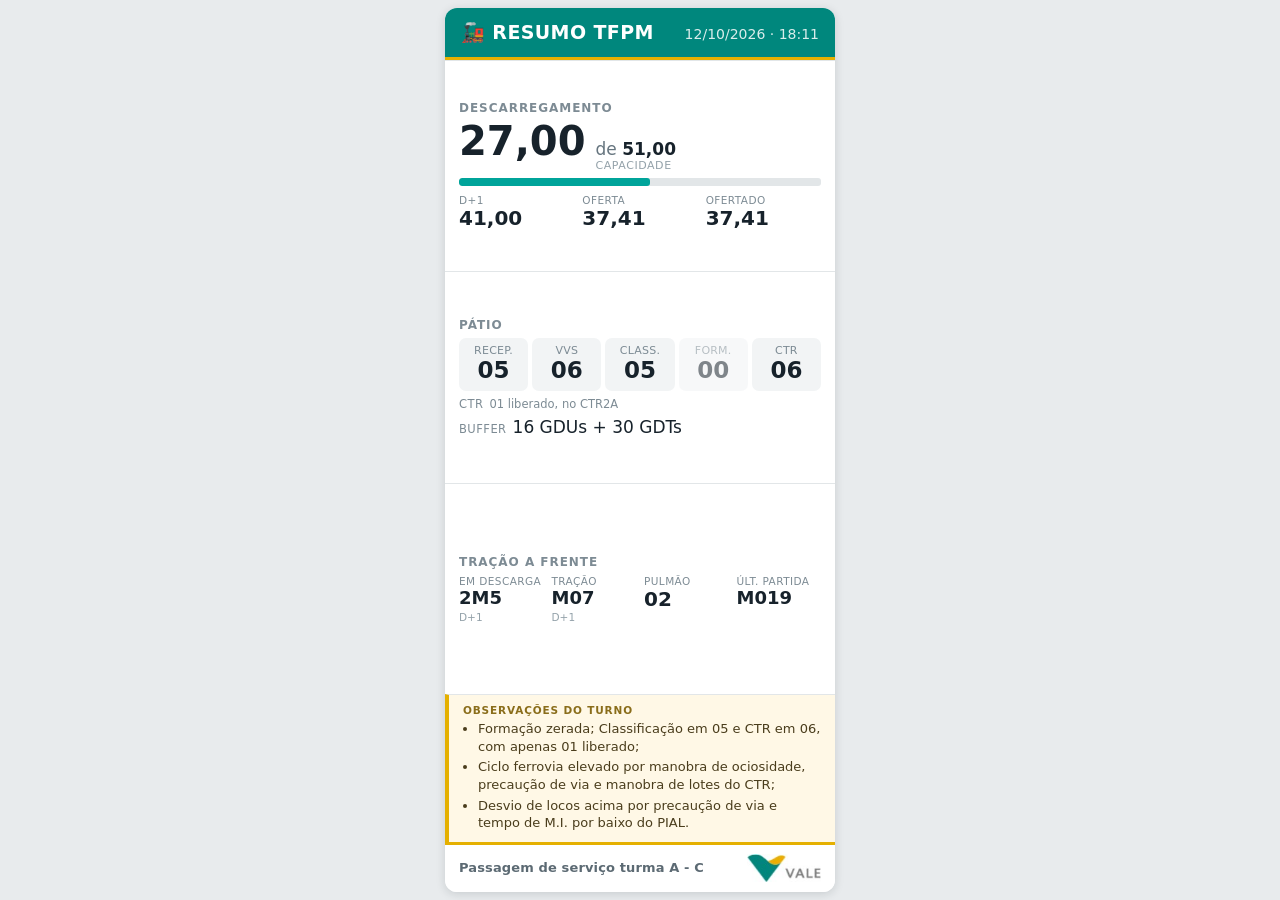
==== cartao-turno.html @ 42d7ba70 "Lança o turno de 12/10 e esconde a linha da Formação quando vazia Primeira vez que a Formação vem ze" ====
<!doctype html>
<html lang="pt-BR">
  <head>
    <meta charset="utf-8" />
    <meta name="viewport" content="width=device-width, initial-scale=1" />
    <title>Resumo TFPM — cartão do turno</title>
    <style>
      /* Cartão do turno: cabe inteiro numa tela de celular, sem rolar.
         Abrir no celular, tirar o print e mandar no grupo.

         Cores tiradas do logo no report: teal #00877D, amarelo #E5B000 e
         o cinza #878787 do lettering. */

      :root {
        --vale-teal: #00877d;
        --vale-teal-claro: #00a49a;
        --vale-amarelo: #e5b000;
        --vale-cinza: #878787;
      }

      * { box-sizing: border-box; margin: 0; padding: 0; }

      /* precisa do !important: as linhas do pátio são flex, e o display do
         autor vence o "display: none" que o atributo hidden aplica */
      [hidden] { display: none !important; }

      body {
        display: flex;
        justify-content: center;
        background: #e8ebed;
        color: #17222b;
        font-family: "Segoe UI", system-ui, -apple-system, Roboto, Arial, sans-serif;
        padding: 8px;
        /* tema fixo: o print sai igual em qualquer celular, claro ou escuro */
        color-scheme: light;
      }

      /* O cartão ocupa a tela toda para o print não sair com sobra vazia.
         dvh acompanha a barra do navegador do celular, que aparece e some. */
      .cartao {
        display: flex;
        flex-direction: column;
        width: 100%;
        max-width: 390px;
        min-height: calc(100vh - 16px);
        min-height: calc(100dvh - 16px);
        background: #fff;
        border-radius: 12px;
        overflow: hidden;
        box-shadow: 0 2px 10px rgba(23, 34, 43, 0.15);
      }

      /* ---- cabeçalho ---- */

      .cabecalho {
        display: flex;
        align-items: baseline;
        justify-content: space-between;
        gap: 8px;
        padding: 13px 16px;
        background: var(--vale-teal);
        border-bottom: 3px solid var(--vale-amarelo);
        color: #fff;
      }

      /* acompanha a largura: em tela pequena encolhe em vez de quebrar linha */
      .cabecalho h1 {
        font-size: clamp(15px, 4.5vw, 19px);
        letter-spacing: 0.02em;
        white-space: nowrap;
      }

      .cabecalho .quando {
        font-size: clamp(11px, 3.3vw, 14px);
        opacity: 0.85;
        white-space: nowrap;
        font-variant-numeric: tabular-nums;
      }

      /* ---- faixas ---- */

      /* as três faixas dividem a altura que sobra, em partes iguais */
      .faixa {
        flex: 1;
        display: flex;
        flex-direction: column;
        justify-content: center;
        padding: 12px 14px;
        border-top: 1px solid #e2e6e8;
      }
      .faixa:first-of-type { border-top: none; }

      .faixa h2 {
        font-size: 12px;
        font-weight: 700;
        letter-spacing: 0.08em;
        text-transform: uppercase;
        color: #7d8b94;
        margin-bottom: 9px;
      }

      /* ---- destaque do realizado ---- */

      .destaque {
        display: flex;
        align-items: baseline;
        gap: 10px;
        margin-bottom: 8px;
      }

      .destaque .valor {
        font-size: 50px;
        font-weight: 700;
        line-height: 1;
        font-variant-numeric: tabular-nums;
        color: #17222b;
      }

      .destaque .de {
        display: flex;
        flex-direction: column;
        font-size: 17px;
        color: #66757f;
        font-variant-numeric: tabular-nums;
        white-space: nowrap;
      }

      .destaque .de b { color: #17222b; font-weight: 600; }

      .destaque .de small {
        font-size: 11px;
        letter-spacing: 0.05em;
        text-transform: uppercase;
        color: #94a2aa;
      }

      /* barra de aderência à capacidade */
      .barra {
        height: 8px;
        background: #e2e6e8;
        border-radius: 3px;
        overflow: hidden;
        margin-bottom: 8px;
      }
      .barra i { display: block; height: 100%; background: var(--vale-teal-claro); border-radius: 3px; }

      /* ---- grades de valores ---- */

      .grade {
        display: grid;
        grid-template-columns: repeat(4, 1fr);
        gap: 10px 8px;
      }

      .grade.tres { grid-template-columns: repeat(3, 1fr); }

      .item .r {
        display: block;
        font-size: 10.5px;
        letter-spacing: 0.04em;
        text-transform: uppercase;
        color: #7d8b94;
        white-space: nowrap;
      }

      .item .v {
        display: block;
        font-size: 23px;
        font-weight: 700;
        line-height: 1.25;
        font-variant-numeric: tabular-nums;
      }

      .item .v.texto { font-size: 20px; }

      /* qualificador do valor — o "D+1" do loco em descarga e da tração */
      .item small {
        display: block;
        margin-top: 1px;
        font-size: 10.5px;
        line-height: 1.2;
        color: #94a2aa;
      }

      /* ---- pátio ---- */

      .patio {
        display: grid;
        grid-template-columns: repeat(5, 1fr);
        gap: 4px;
        text-align: center;
      }

      .patio .cel {
        padding: 9px 2px;
        background: #f2f4f5;
        border-radius: 7px;
      }

      .patio .cel.zero { opacity: 0.55; }

      .patio .r {
        display: block;
        font-size: 11px;
        letter-spacing: 0.02em;
        text-transform: uppercase;
        color: #7d8b94;
      }

      .patio .v {
        display: block;
        font-size: 27px;
        font-weight: 700;
        line-height: 1.2;
        font-variant-numeric: tabular-nums;
      }

      .linha {
        display: flex;
        flex-wrap: wrap;
        align-items: baseline;
        gap: 6px;
        margin-top: 10px;
        font-size: 17px;
      }

      .linha small {
        font-size: 12.5px;
        color: #7d8b94;
      }

      .linha .r {
        font-size: 11.5px;
        letter-spacing: 0.04em;
        text-transform: uppercase;
        color: #7d8b94;
      }

      .pilulas { display: flex; flex-wrap: wrap; gap: 4px; }

      .pilulas b {
        padding: 3px 9px;
        background: #f2f4f5;
        border-radius: 999px;
        font-size: 16px;
        font-weight: 700;
        font-variant-numeric: tabular-nums;
      }

      .buffer b { font-weight: 700; font-variant-numeric: tabular-nums; }

      /* Com observação o cartão fica apertado: a faixa toma altura fixa e o
         resto tem que caber no que sobra. Estes ajustes recuperam o espaço
         sem mudar o cartão do turno tranquilo, que é o caso comum. */
      .tem-obs .faixa { padding-top: 8px; padding-bottom: 8px; }
      .tem-obs .faixa h2 { margin-bottom: 6px; }
      .tem-obs .destaque .valor { font-size: 40px; }
      .tem-obs .destaque { margin-bottom: 6px; }
      .tem-obs .patio .v { font-size: 23px; }
      .tem-obs .patio .cel { padding: 6px 2px; }
      .tem-obs .item .v { font-size: 20px; }
      .tem-obs .item .v.texto { font-size: 18px; }
      .tem-obs .grade { gap: 7px 8px; }
      .tem-obs .linha { margin-top: 6px; }
      /* a nota do buffer quebra em duas linhas quando vem por localização */
      .tem-obs .linha small { font-size: 11.5px; line-height: 1.25; }

      /* Segunda régua de compressão. O conteúdo do turno varia — mais
         observações, notas de buffer e formação quebrando em duas linhas — e
         a primeira régua nem sempre dá conta. Aplicada por medição, só quando
         precisa, para o turno comum não pagar por um caso raro. */
      .aperta-mais .faixa { padding-top: 6px; padding-bottom: 6px; }
      .aperta-mais .faixa h2 { margin-bottom: 4px; font-size: 11px; }
      .aperta-mais .destaque .valor { font-size: 34px; }
      .aperta-mais .destaque .de { font-size: 15px; }
      .aperta-mais .patio .v { font-size: 21px; }
      .aperta-mais .patio .cel { padding: 5px 2px; }
      .aperta-mais .item .v { font-size: 18px; }
      .aperta-mais .item .v.texto { font-size: 16px; }
      .aperta-mais .item small { font-size: 10px; }
      .aperta-mais .linha { margin-top: 5px; font-size: 15px; }
      .aperta-mais .linha small { font-size: 11px; }
      .aperta-mais .pilulas b { font-size: 14px; padding: 2px 7px; }
      .aperta-mais .obs { padding: 7px 14px 8px; }
      .aperta-mais .obs ul { font-size: 12px; }

      /* Só aparece quando o turno teve complicação. Fica fora do fluxo das
         faixas (sem flex: 1) para tomar a altura que precisa e comprimir o
         resto, que é o que tem folga. */
      .obs {
        flex: none;
        padding: 9px 14px 10px;
        border-top: 1px solid #e2e6e8;
        border-left: 4px solid var(--vale-amarelo);
        background: #fff8e6;
      }

      .obs h3 {
        font-size: 10.5px;
        font-weight: 700;
        letter-spacing: 0.08em;
        text-transform: uppercase;
        color: #8a6d1a;
        margin-bottom: 4px;
      }

      .obs ul {
        margin: 0;
        padding-left: 15px;
        font-size: 13px;
        line-height: 1.35;
        color: #4a3d1c;
      }

      .obs li + li { margin-top: 3px; }

      /* identifica a passagem, então pesa mais que uma assinatura de rodapé */
      .rodape {
        display: flex;
        align-items: center;
        justify-content: space-between;
        gap: 10px;
        padding: 9px 14px 10px;
        border-top: 3px solid var(--vale-amarelo);
        background: #fff;
        font-size: 13px;
        font-weight: 600;
        letter-spacing: 0.01em;
        color: #5c6a73;
      }

      /* o fundo branco do rodapé é o mesmo do PNG, então o logo assenta
         sem moldura aparente */
      .rodape img {
        width: 74px;
        height: auto;
        flex: none;
      }
    </style>
  </head>
  <body>
    <div class="cartao">
      <div class="cabecalho">
        <h1>🚂 RESUMO TFPM</h1>
        <span class="quando" id="quando"></span>
      </div>

      <div class="faixa">
        <h2>Descarregamento</h2>
        <div class="destaque">
          <span class="valor" id="realizado"></span>
          <span class="de"
            ><span>de <b id="capacidade"></b></span><small>capacidade</small></span
          >
        </div>
        <div class="barra"><i id="barra"></i></div>
        <div class="grade tres">
          <span class="item"><span class="r">D+1</span><span class="v" id="d1"></span></span>
          <span class="item"><span class="r">Oferta</span><span class="v" id="oferta"></span></span>
          <span class="item"><span class="r">Ofertado</span><span class="v" id="ofertado"></span></span>
        </div>
      </div>

      <div class="faixa">
        <h2>Pátio</h2>
        <div class="patio" id="patio"></div>
        <div class="linha" id="linha-vvs" hidden>
          <span class="r">VVs</span>
          <small id="vvs-nota"></small>
        </div>
        <div class="linha" id="linha-ctr" hidden>
          <span class="r">CTR</span>
          <small id="ctr-nota"></small>
        </div>
        <div class="linha" id="linha-recepcao" hidden>
          <span class="r">Recepção</span>
          <small id="recepcao-nota"></small>
        </div>
        <div class="linha" id="linha-formacao">
          <span class="r">Formação</span>
          <span class="pilulas" id="formacao"></span>
          <small id="formacao-nota"></small>
        </div>
        <div class="linha buffer">
          <span class="r">Buffer</span>
          <span id="buffer"></span>
          <small id="buffer-nota"></small>
        </div>
      </div>

      <div class="faixa">
        <h2 id="titulo-tracao">Tração</h2>
        <div class="grade">
          <span class="item"
            ><span class="r">Em descarga</span><span class="v texto" id="emDescarga"></span
            ><small id="emDescarga-nota"></small
          ></span>
          <span class="item"
            ><span class="r">Tração</span><span class="v texto" id="liberado"></span
            ><small id="liberado-nota"></small
          ></span>
          <span class="item"><span class="r">Pulmão</span><span class="v" id="pulmao"></span></span>
          <span class="item"
            ><span class="r">Últ. partida</span><span class="v texto" id="ultima"></span
          ></span>
        </div>
      </div>

      <div class="obs" id="obs" hidden>
        <h3>Observações do turno</h3>
        <ul id="obs-lista"></ul>
      </div>

      <div class="rodape">
        <span id="rodape"></span>
        <img src="[data-uri]" alt="Vale" />
      </div>
    </div>

    <script>
      /* =======================================================
         DADOS DO TURNO — é só editar daqui até o "fim dos dados"
         ======================================================= */

      var TURNO = {
        data: "12/10/2026",
        hora: "18:11",

        // descarregamento
        d1: 41.0,
        oferta: 37.41,
        ofertado: 37.41,
        capacidade: 51.0,
        realizado: 27.0,

        // pátio
        recepcao: 5,
        vvs: 6,
        classificacao: 5,
        ctr: 6,
        ctrNota: "01 liberado, no CTR2A",
        // lotes em formação e o(s) trem(ns) para onde vão
        formacaoLotes: 0,
        formacao: [],
        gdu: 16,
        gdt: 30,

        // tração
        sentido: "A Frente",
        emDescarga: "2M5",
        emDescargaObs: "D+1",
        liberado: "M07",
        liberadoObs: "D+1",
        pulmao: 2,
        ultimaPartida: "M019",

        // complicações do turno; deixe [] quando não houver nada a registrar
        observacoes: [
          "Formação zerada; Classificação em 05 e CTR em 06, com apenas 01 liberado;",
          "Ciclo ferrovia elevado por manobra de ociosidade, precaução de via e manobra de lotes do CTR;",
          "Desvio de locos acima por precaução de via e tempo de M.I. por baixo do PIAL.",
        ],

        // rodapé: trocar as turmas a cada passagem
        passagem: "Passagem de serviço turma A - C",
      };

      /* ================== fim dos dados ================== */

      function n(v, casas) {
        return Number(v).toLocaleString("pt-BR", {
          minimumFractionDigits: casas === undefined ? 2 : casas,
          maximumFractionDigits: casas === undefined ? 2 : casas,
        });
      }

      function dois(v) {
        return String(v).padStart(2, "0");
      }

      function texto(id, valor) {
        document.getElementById(id).textContent = valor;
      }

      texto("quando", TURNO.data + " · " + TURNO.hora);

      texto("realizado", n(TURNO.realizado));
      texto("capacidade", n(TURNO.capacidade));
      texto("d1", n(TURNO.d1));
      texto("oferta", n(TURNO.oferta));
      texto("ofertado", n(TURNO.ofertado));

      var aderencia = Math.max(0, Math.min(1, TURNO.realizado / TURNO.capacidade));
      document.getElementById("barra").style.width = (aderencia * 100).toFixed(1) + "%";

      var patio = document.getElementById("patio");
      [
        ["Recep.", TURNO.recepcao],
        ["VVs", TURNO.vvs],
        ["Class.", TURNO.classificacao],
        ["Form.", TURNO.formacaoLotes != null ? TURNO.formacaoLotes : TURNO.formacao.length],
        ["CTR", TURNO.ctr],
      ].forEach(function (par) {
        var cel = document.createElement("span");
        cel.className = "cel" + (par[1] === 0 ? " zero" : "");
        cel.innerHTML =
          '<span class="r"></span><span class="v"></span>';
        cel.querySelector(".r").textContent = par[0];
        cel.querySelector(".v").textContent = dois(par[1]);
        patio.appendChild(cel);
      });

      var formacao = document.getElementById("formacao");
      TURNO.formacao.forEach(function (t) {
        var b = document.createElement("b");
        b.textContent = t;
        formacao.appendChild(b);
      });

      if (TURNO.vvsNota) {
        texto("vvs-nota", TURNO.vvsNota);
        document.getElementById("linha-vvs").hidden = false;
      }

      if (TURNO.ctrNota) {
        texto("ctr-nota", TURNO.ctrNota);
        document.getElementById("linha-ctr").hidden = false;
      }

      if (TURNO.recepcaoNota) {
        texto("recepcao-nota", TURNO.recepcaoNota);
        document.getElementById("linha-recepcao").hidden = false;
      }

      if (TURNO.formacaoNota) texto("formacao-nota", TURNO.formacaoNota);
      /* Formação zerada não tem prefixo nenhum; sem isso sobraria o rótulo
       * sozinho, como já aconteceu com a Recepção. */
      if (!TURNO.formacao.length && !TURNO.formacaoNota) {
        document.getElementById("linha-formacao").hidden = true;
      }

      texto("buffer", TURNO.gdu + " GDUs + " + TURNO.gdt + " GDTs");
      if (TURNO.bufferNota) texto("buffer-nota", TURNO.bufferNota);

      texto("titulo-tracao", "Tração " + TURNO.sentido);
      texto("emDescarga", TURNO.emDescarga);
      if (TURNO.emDescargaObs) texto("emDescarga-nota", TURNO.emDescargaObs);
      if (TURNO.liberadoObs) texto("liberado-nota", TURNO.liberadoObs);
      texto("liberado", TURNO.liberado);
      texto("pulmao", dois(TURNO.pulmao));
      texto("ultima", TURNO.ultimaPartida);

      var obs = TURNO.observacoes || [];
      if (obs.length) {
        var lista = document.getElementById("obs-lista");
        obs.forEach(function (o) {
          var li = document.createElement("li");
          li.textContent = o;
          lista.appendChild(li);
        });
        document.getElementById("obs").hidden = false;
        document.querySelector(".cartao").classList.add("tem-obs");
      }

      texto("rodape", TURNO.passagem);

      /* O print só serve se mostrar tudo. Se o conteúdo deste turno ainda
       * estourar a tela depois da primeira compressão, aperta mais um pouco
       * em vez de sair cortado. */
      var raiz = document.documentElement;
      if (raiz.scrollHeight > raiz.clientHeight) {
        document.querySelector(".cartao").classList.add("aperta-mais");
      }
    </script>
  </body>
</html>
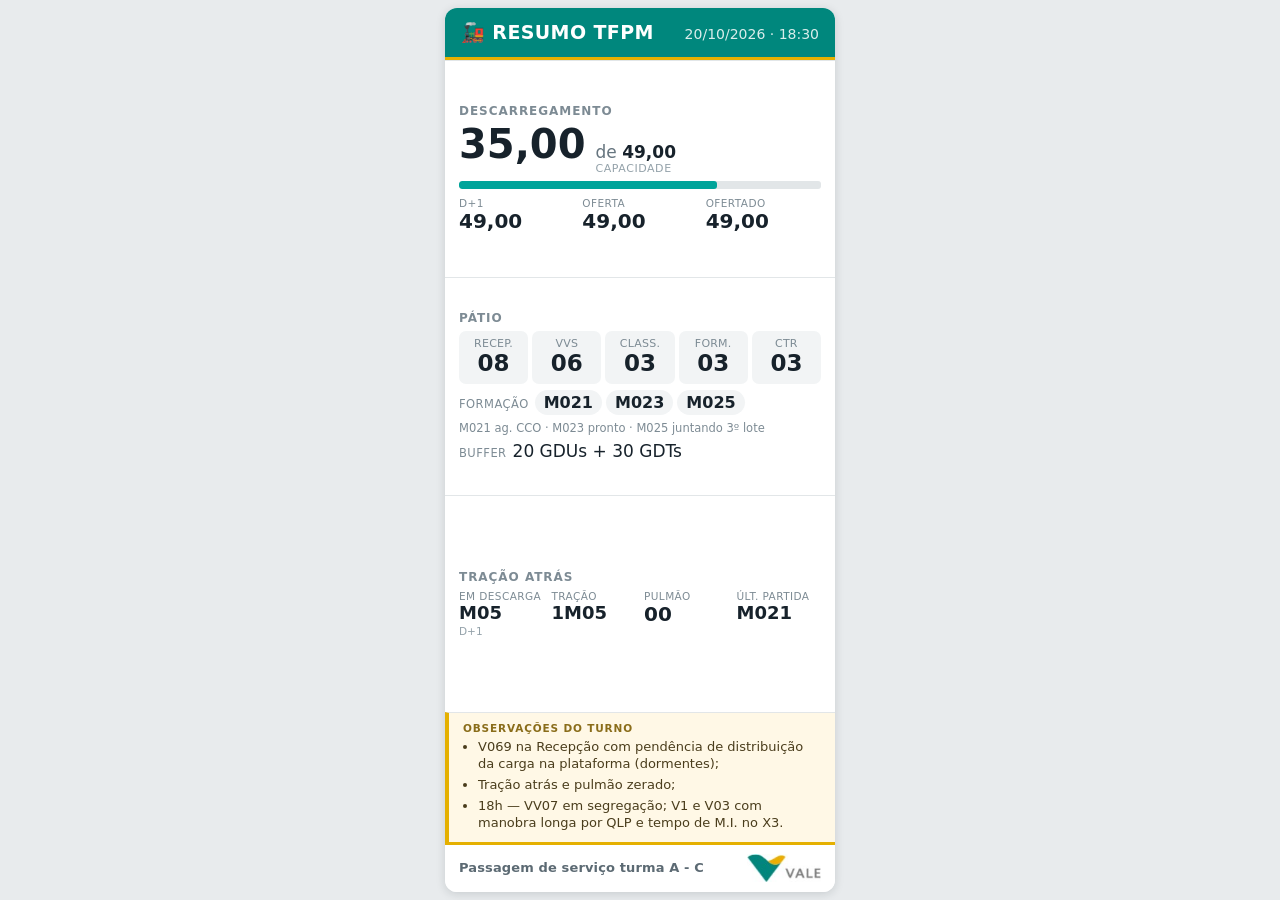
==== commit f0fdd59c: "Lança o turno de 20/10 A Formação veio com o estado de cada trem, não um estado só: M021 aguardando " ====
--- a/cartao-turno.html
+++ b/cartao-turno.html
@@ -423,42 +423,41 @@
          ======================================================= */
 
       var TURNO = {
-        data: "12/10/2026",
-        hora: "18:11",
+        data: "20/10/2026",
+        hora: "18:30",
 
         // descarregamento
-        d1: 41.0,
-        oferta: 37.41,
-        ofertado: 37.41,
-        capacidade: 51.0,
-        realizado: 27.0,
+        d1: 49.0,
+        oferta: 49.0,
+        ofertado: 49.0,
+        capacidade: 49.0,
+        realizado: 35.0,
 
         // pátio
-        recepcao: 5,
+        recepcao: 8,
         vvs: 6,
-        classificacao: 5,
-        ctr: 6,
-        ctrNota: "01 liberado, no CTR2A",
+        classificacao: 3,
+        ctr: 3,
         // lotes em formação e o(s) trem(ns) para onde vão
-        formacaoLotes: 0,
-        formacao: [],
-        gdu: 16,
+        formacaoLotes: 3,
+        formacao: ["M021", "M023", "M025"],
+        formacaoNota: "M021 ag. CCO · M023 pronto · M025 juntando 3º lote",
+        gdu: 20,
         gdt: 30,
 
         // tração
-        sentido: "A Frente",
-        emDescarga: "2M5",
+        sentido: "Atrás",
+        emDescarga: "M05",
         emDescargaObs: "D+1",
-        liberado: "M07",
-        liberadoObs: "D+1",
-        pulmao: 2,
-        ultimaPartida: "M019",
+        liberado: "1M05",
+        pulmao: 0,
+        ultimaPartida: "M021",
 
         // complicações do turno; deixe [] quando não houver nada a registrar
         observacoes: [
-          "Formação zerada; Classificação em 05 e CTR em 06, com apenas 01 liberado;",
-          "Ciclo ferrovia elevado por manobra de ociosidade, precaução de via e manobra de lotes do CTR;",
-          "Desvio de locos acima por precaução de via e tempo de M.I. por baixo do PIAL.",
+          "V069 na Recepção com pendência de distribuição da carga na plataforma (dormentes);",
+          "Tração atrás e pulmão zerado;",
+          "18h — VV07 em segregação; V1 e V03 com manobra longa por QLP e tempo de M.I. no X3.",
         ],
 
         // rodapé: trocar as turmas a cada passagem
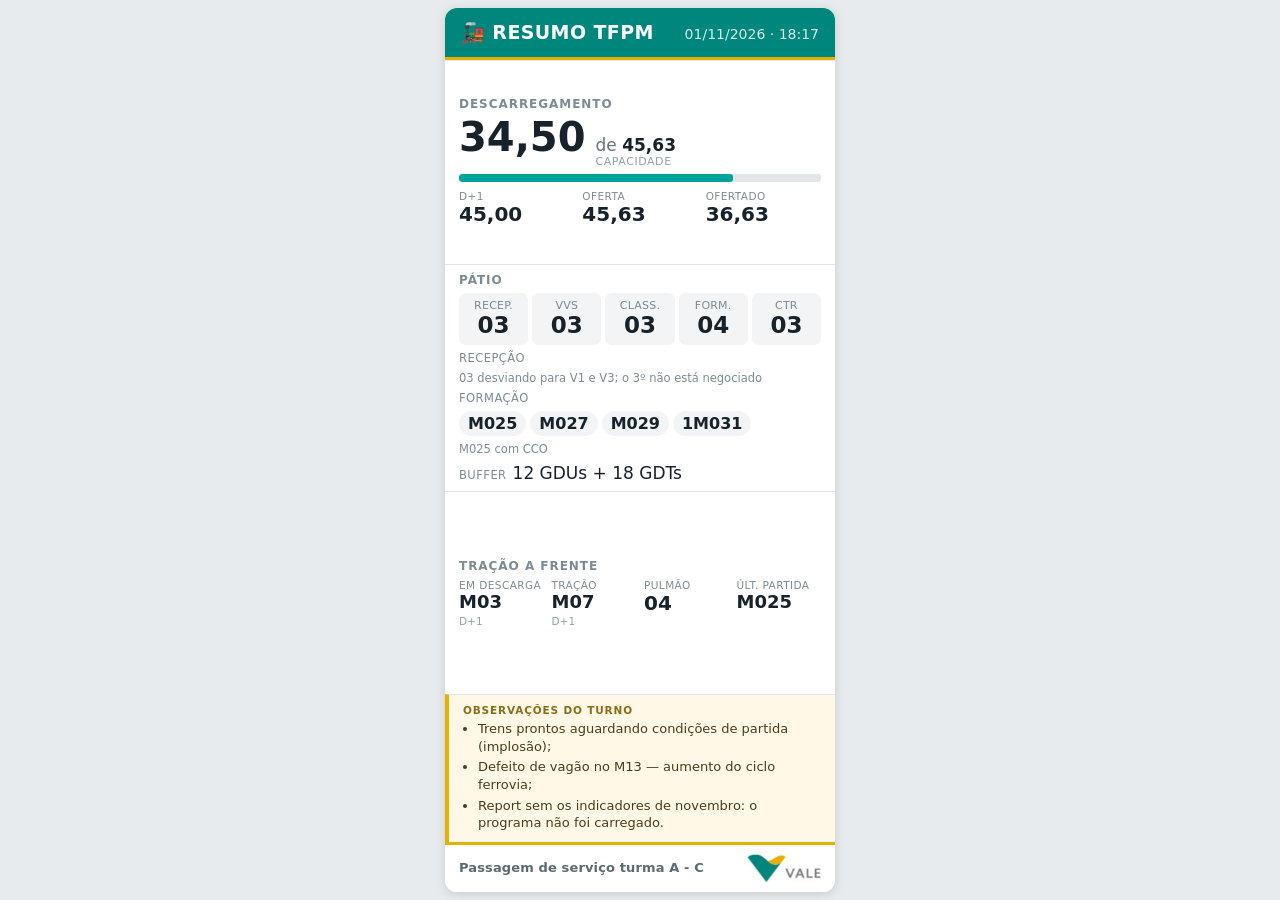
==== commit 33fac247: "Lança os turnos de 28/10 e 01/11 O cartão fica com o 01/11, que é a passagem de hoje; o texto do 28/" ====
--- a/cartao-turno.html
+++ b/cartao-turno.html
@@ -423,41 +423,43 @@
          ======================================================= */
 
       var TURNO = {
-        data: "20/10/2026",
-        hora: "18:30",
+        data: "01/11/2026",
+        hora: "18:17",
 
         // descarregamento
-        d1: 49.0,
-        oferta: 49.0,
-        ofertado: 49.0,
-        capacidade: 49.0,
-        realizado: 35.0,
+        d1: 45.0,
+        oferta: 45.63,
+        ofertado: 36.63,
+        capacidade: 45.63,
+        realizado: 34.5,
 
         // pátio
-        recepcao: 8,
-        vvs: 6,
+        recepcao: 3,
+        recepcaoNota: "03 desviando para V1 e V3; o 3º não está negociado",
+        vvs: 3,
         classificacao: 3,
         ctr: 3,
         // lotes em formação e o(s) trem(ns) para onde vão
-        formacaoLotes: 3,
-        formacao: ["M021", "M023", "M025"],
-        formacaoNota: "M021 ag. CCO · M023 pronto · M025 juntando 3º lote",
-        gdu: 20,
-        gdt: 30,
+        formacaoLotes: 4,
+        formacao: ["M025", "M027", "M029", "1M031"],
+        formacaoNota: "M025 com CCO",
+        gdu: 12,
+        gdt: 18,
 
         // tração
-        sentido: "Atrás",
-        emDescarga: "M05",
+        sentido: "A Frente",
+        emDescarga: "M03",
         emDescargaObs: "D+1",
-        liberado: "1M05",
-        pulmao: 0,
-        ultimaPartida: "M021",
+        liberado: "M07",
+        liberadoObs: "D+1",
+        pulmao: 4,
+        ultimaPartida: "M025",
 
         // complicações do turno; deixe [] quando não houver nada a registrar
         observacoes: [
-          "V069 na Recepção com pendência de distribuição da carga na plataforma (dormentes);",
-          "Tração atrás e pulmão zerado;",
-          "18h — VV07 em segregação; V1 e V03 com manobra longa por QLP e tempo de M.I. no X3.",
+          "Trens prontos aguardando condições de partida (implosão);",
+          "Defeito de vagão no M13 — aumento do ciclo ferrovia;",
+          "Report sem os indicadores de novembro: o programa não foi carregado.",
         ],
 
         // rodapé: trocar as turmas a cada passagem
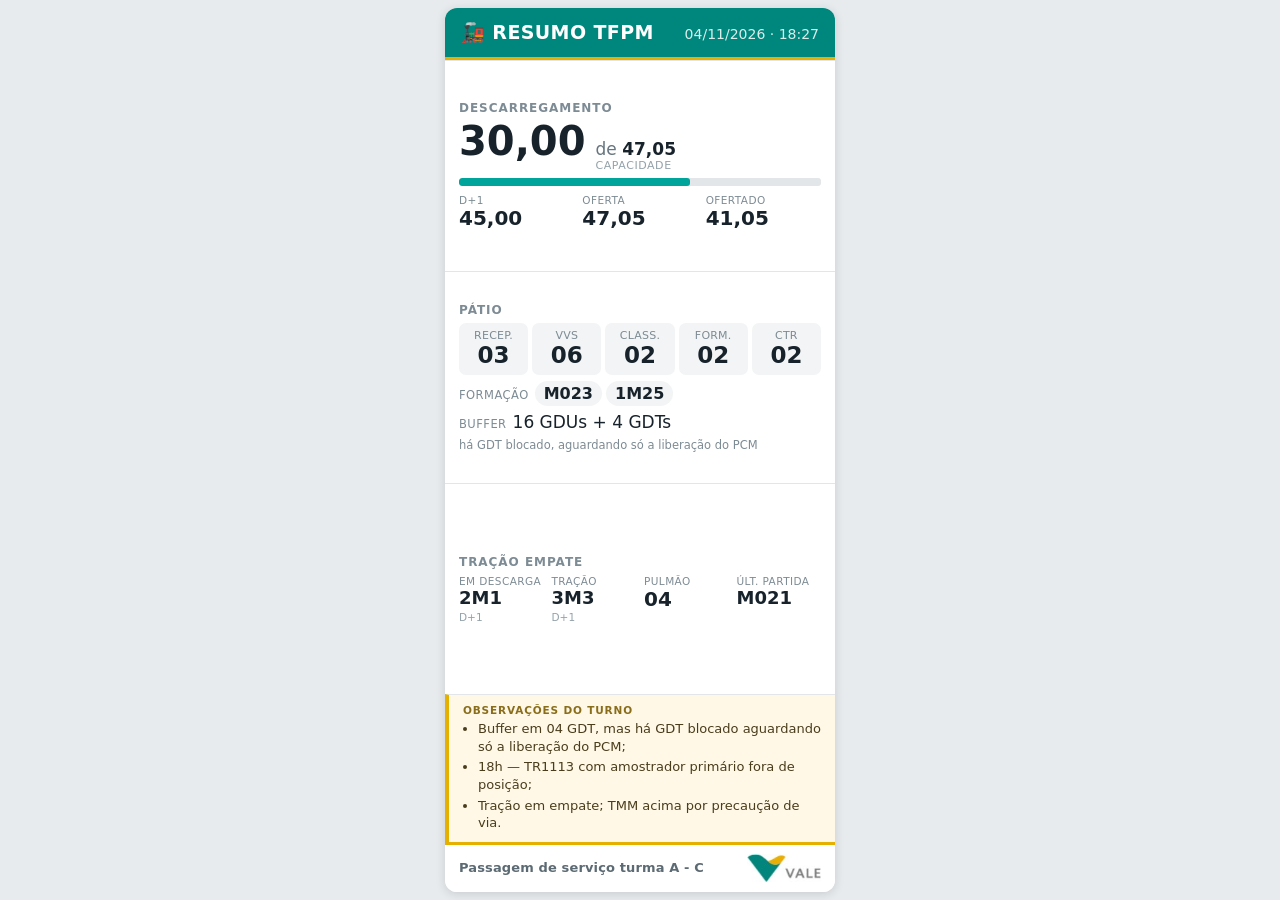
==== commit a2f61940: "Lança o turno de 04/11 O programa de novembro entrou: ciclo 10,64, ferrovia 6,25 e porto 4,39 — meta" ====
--- a/cartao-turno.html
+++ b/cartao-turno.html
@@ -423,43 +423,42 @@
          ======================================================= */
 
       var TURNO = {
-        data: "01/11/2026",
-        hora: "18:17",
+        data: "04/11/2026",
+        hora: "18:27",
 
         // descarregamento
         d1: 45.0,
-        oferta: 45.63,
-        ofertado: 36.63,
-        capacidade: 45.63,
-        realizado: 34.5,
+        oferta: 47.05,
+        ofertado: 41.05,
+        capacidade: 47.05,
+        realizado: 30.0,
 
         // pátio
         recepcao: 3,
-        recepcaoNota: "03 desviando para V1 e V3; o 3º não está negociado",
-        vvs: 3,
-        classificacao: 3,
-        ctr: 3,
+        vvs: 6,
+        classificacao: 2,
+        ctr: 2,
         // lotes em formação e o(s) trem(ns) para onde vão
-        formacaoLotes: 4,
-        formacao: ["M025", "M027", "M029", "1M031"],
-        formacaoNota: "M025 com CCO",
-        gdu: 12,
-        gdt: 18,
+        formacaoLotes: 2,
+        formacao: ["M023", "1M25"],
+        gdu: 16,
+        gdt: 4,
+        bufferNota: "há GDT blocado, aguardando só a liberação do PCM",
 
         // tração
-        sentido: "A Frente",
-        emDescarga: "M03",
+        sentido: "Empate",
+        emDescarga: "2M1",
         emDescargaObs: "D+1",
-        liberado: "M07",
+        liberado: "3M3",
         liberadoObs: "D+1",
         pulmao: 4,
-        ultimaPartida: "M025",
+        ultimaPartida: "M021",
 
         // complicações do turno; deixe [] quando não houver nada a registrar
         observacoes: [
-          "Trens prontos aguardando condições de partida (implosão);",
-          "Defeito de vagão no M13 — aumento do ciclo ferrovia;",
-          "Report sem os indicadores de novembro: o programa não foi carregado.",
+          "Buffer em 04 GDT, mas há GDT blocado aguardando só a liberação do PCM;",
+          "18h — TR1113 com amostrador primário fora de posição;",
+          "Tração em empate; TMM acima por precaução de via.",
         ],
 
         // rodapé: trocar as turmas a cada passagem
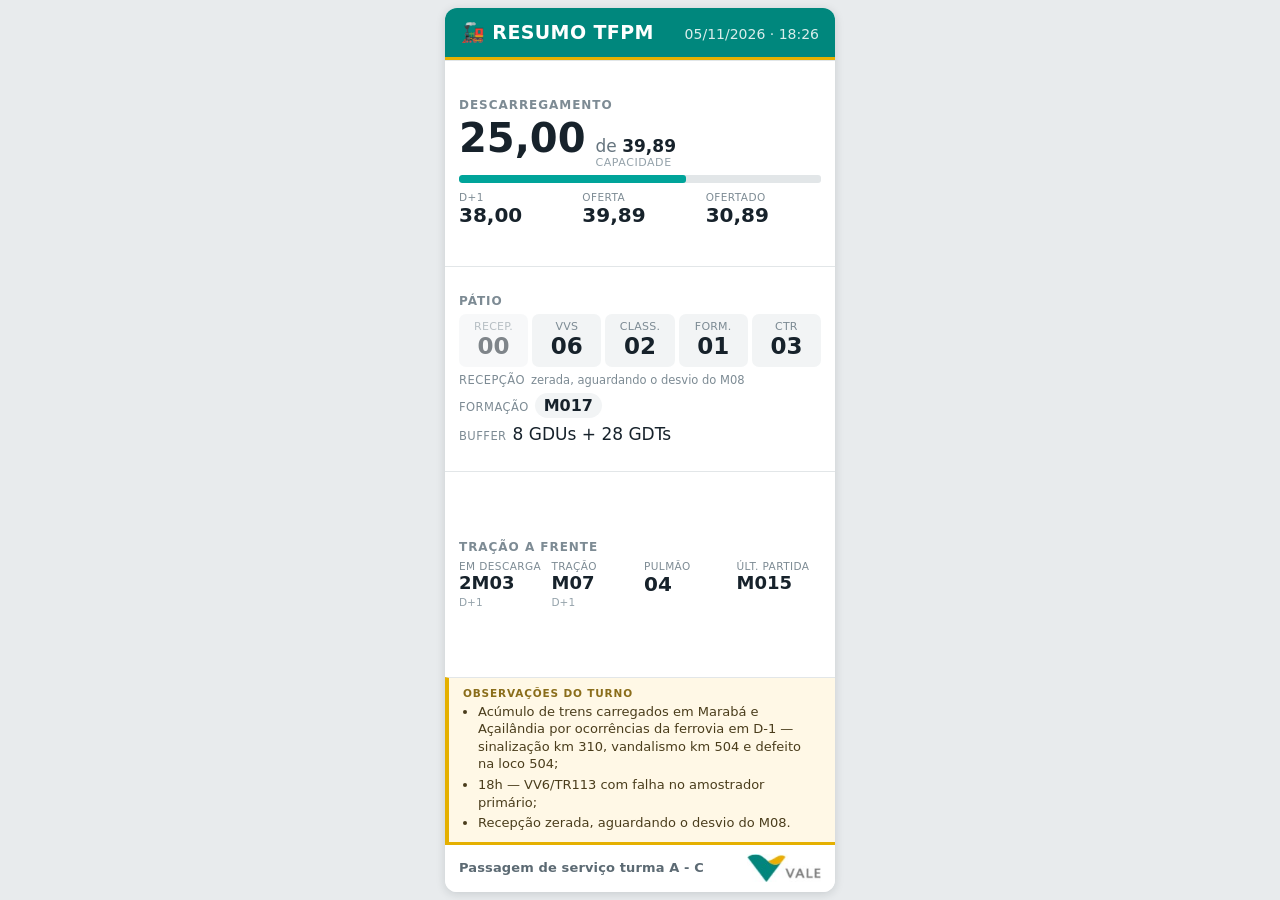
==== commit c15f231a: "Lança o turno de 05/11 Turno de 05/11 18:26: ciclo em 9,54, segundo melhor da série, mas a descarga " ====
--- a/cartao-turno.html
+++ b/cartao-turno.html
@@ -423,42 +423,42 @@
          ======================================================= */
 
       var TURNO = {
-        data: "04/11/2026",
-        hora: "18:27",
+        data: "05/11/2026",
+        hora: "18:26",
 
         // descarregamento
-        d1: 45.0,
-        oferta: 47.05,
-        ofertado: 41.05,
-        capacidade: 47.05,
-        realizado: 30.0,
+        d1: 38.0,
+        oferta: 39.89,
+        ofertado: 30.89,
+        capacidade: 39.89,
+        realizado: 25.0,
 
         // pátio
-        recepcao: 3,
+        recepcao: 0,
+        recepcaoNota: "zerada, aguardando o desvio do M08",
         vvs: 6,
         classificacao: 2,
-        ctr: 2,
+        ctr: 3,
         // lotes em formação e o(s) trem(ns) para onde vão
-        formacaoLotes: 2,
-        formacao: ["M023", "1M25"],
-        gdu: 16,
-        gdt: 4,
-        bufferNota: "há GDT blocado, aguardando só a liberação do PCM",
+        formacaoLotes: 1,
+        formacao: ["M017"],
+        gdu: 8,
+        gdt: 28,
 
         // tração
-        sentido: "Empate",
-        emDescarga: "2M1",
+        sentido: "A Frente",
+        emDescarga: "2M03",
         emDescargaObs: "D+1",
-        liberado: "3M3",
+        liberado: "M07",
         liberadoObs: "D+1",
         pulmao: 4,
-        ultimaPartida: "M021",
+        ultimaPartida: "M015",
 
         // complicações do turno; deixe [] quando não houver nada a registrar
         observacoes: [
-          "Buffer em 04 GDT, mas há GDT blocado aguardando só a liberação do PCM;",
-          "18h — TR1113 com amostrador primário fora de posição;",
-          "Tração em empate; TMM acima por precaução de via.",
+          "Acúmulo de trens carregados em Marabá e Açailândia por ocorrências da ferrovia em D-1 — sinalização km 310, vandalismo km 504 e defeito na loco 504;",
+          "18h — VV6/TR113 com falha no amostrador primário;",
+          "Recepção zerada, aguardando o desvio do M08.",
         ],
 
         // rodapé: trocar as turmas a cada passagem
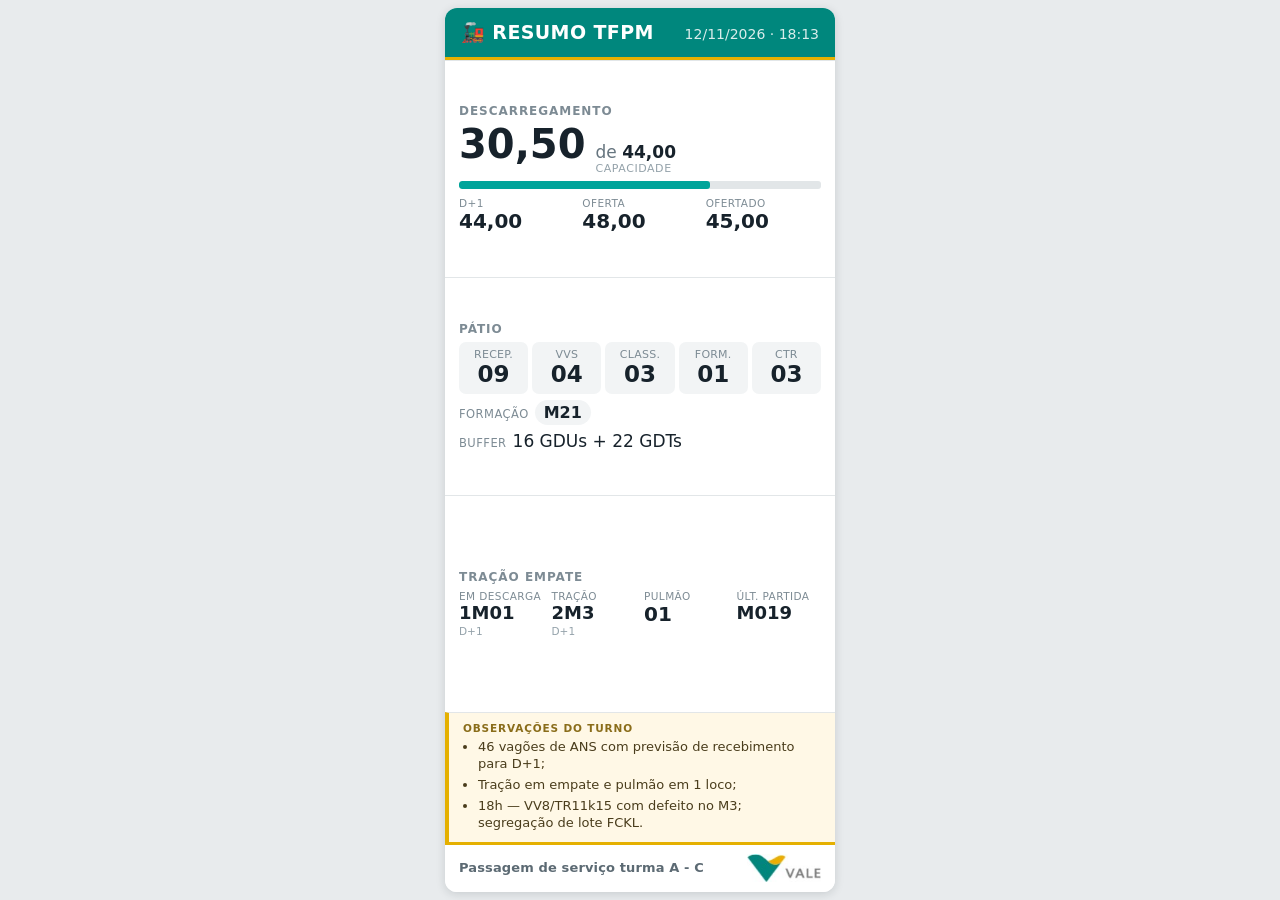
==== commit 451fa3b8: "Lança os turnos de 09/11 e 12/11 O cartão fica com o 12/11; o texto do 09/11 ficou em resumo-tfpm-09" ====
--- a/cartao-turno.html
+++ b/cartao-turno.html
@@ -423,42 +423,41 @@
          ======================================================= */
 
       var TURNO = {
-        data: "05/11/2026",
-        hora: "18:26",
+        data: "12/11/2026",
+        hora: "18:13",
 
         // descarregamento
-        d1: 38.0,
-        oferta: 39.89,
-        ofertado: 30.89,
-        capacidade: 39.89,
-        realizado: 25.0,
+        d1: 44.0,
+        oferta: 48.0,
+        ofertado: 45.0,
+        capacidade: 44.0,
+        realizado: 30.5,
 
         // pátio
-        recepcao: 0,
-        recepcaoNota: "zerada, aguardando o desvio do M08",
-        vvs: 6,
-        classificacao: 2,
+        recepcao: 9,
+        vvs: 4,
+        classificacao: 3,
         ctr: 3,
         // lotes em formação e o(s) trem(ns) para onde vão
         formacaoLotes: 1,
-        formacao: ["M017"],
-        gdu: 8,
-        gdt: 28,
+        formacao: ["M21"],
+        gdu: 16,
+        gdt: 22,
 
         // tração
-        sentido: "A Frente",
-        emDescarga: "2M03",
+        sentido: "Empate",
+        emDescarga: "1M01",
         emDescargaObs: "D+1",
-        liberado: "M07",
+        liberado: "2M3",
         liberadoObs: "D+1",
-        pulmao: 4,
-        ultimaPartida: "M015",
+        pulmao: 1,
+        ultimaPartida: "M019",
 
         // complicações do turno; deixe [] quando não houver nada a registrar
         observacoes: [
-          "Acúmulo de trens carregados em Marabá e Açailândia por ocorrências da ferrovia em D-1 — sinalização km 310, vandalismo km 504 e defeito na loco 504;",
-          "18h — VV6/TR113 com falha no amostrador primário;",
-          "Recepção zerada, aguardando o desvio do M08.",
+          "46 vagões de ANS com previsão de recebimento para D+1;",
+          "Tração em empate e pulmão em 1 loco;",
+          "18h — VV8/TR11k15 com defeito no M3; segregação de lote FCKL.",
         ],
 
         // rodapé: trocar as turmas a cada passagem
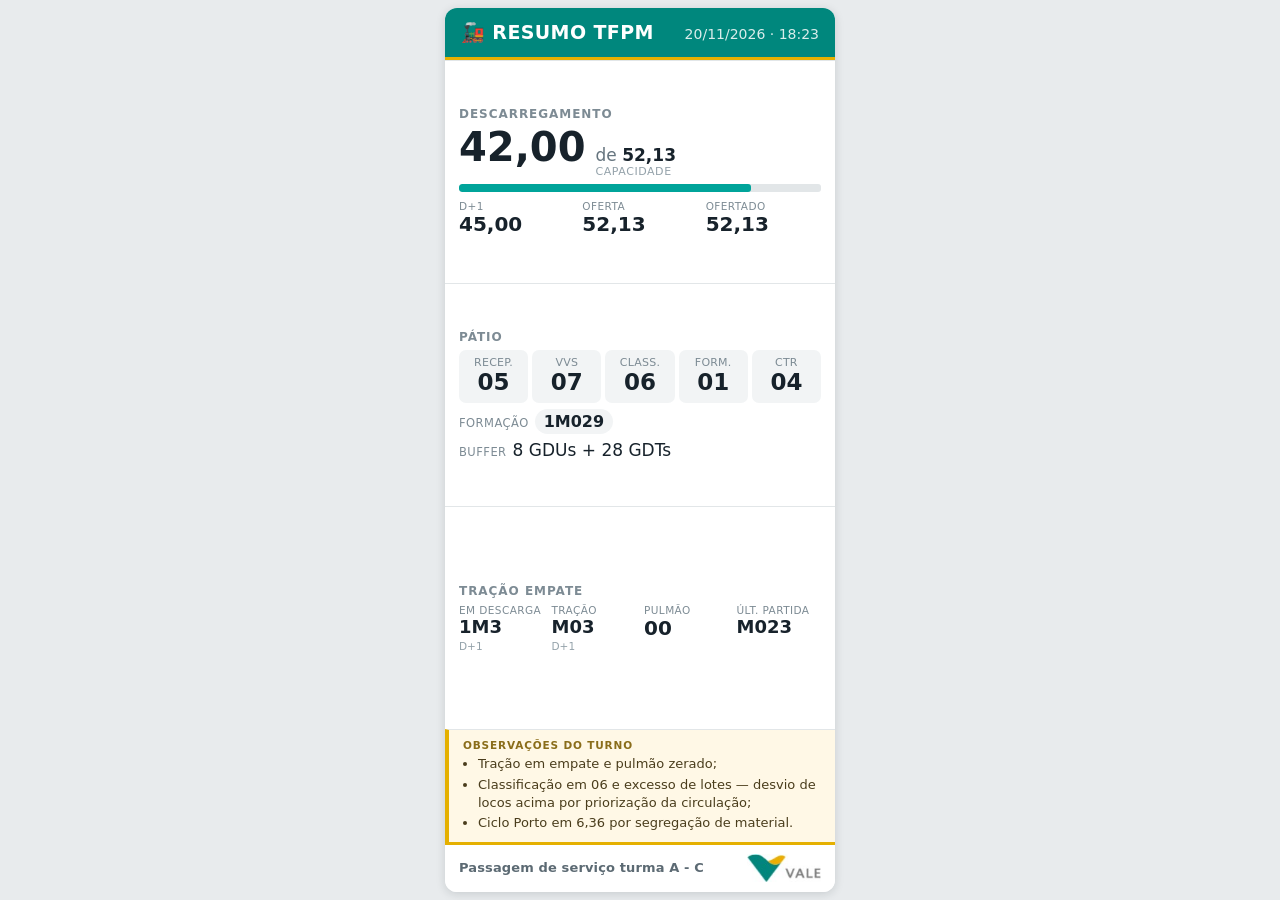
==== commit 5ede9426: "Lança o turno de 20/11 Turno de 20/11 18:23: realizado 42,00, o maior de toda a série — o recorde an" ====
--- a/cartao-turno.html
+++ b/cartao-turno.html
@@ -423,41 +423,41 @@
          ======================================================= */
 
       var TURNO = {
-        data: "12/11/2026",
-        hora: "18:13",
+        data: "20/11/2026",
+        hora: "18:23",
 
         // descarregamento
-        d1: 44.0,
-        oferta: 48.0,
-        ofertado: 45.0,
-        capacidade: 44.0,
-        realizado: 30.5,
+        d1: 45.0,
+        oferta: 52.13,
+        ofertado: 52.13,
+        capacidade: 52.13,
+        realizado: 42.0,
 
         // pátio
-        recepcao: 9,
-        vvs: 4,
-        classificacao: 3,
-        ctr: 3,
+        recepcao: 5,
+        vvs: 7,
+        classificacao: 6,
+        ctr: 4,
         // lotes em formação e o(s) trem(ns) para onde vão
         formacaoLotes: 1,
-        formacao: ["M21"],
-        gdu: 16,
-        gdt: 22,
+        formacao: ["1M029"],
+        gdu: 8,
+        gdt: 28,
 
         // tração
         sentido: "Empate",
-        emDescarga: "1M01",
+        emDescarga: "1M3",
         emDescargaObs: "D+1",
-        liberado: "2M3",
+        liberado: "M03",
         liberadoObs: "D+1",
-        pulmao: 1,
-        ultimaPartida: "M019",
+        pulmao: 0,
+        ultimaPartida: "M023",
 
         // complicações do turno; deixe [] quando não houver nada a registrar
         observacoes: [
-          "46 vagões de ANS com previsão de recebimento para D+1;",
-          "Tração em empate e pulmão em 1 loco;",
-          "18h — VV8/TR11k15 com defeito no M3; segregação de lote FCKL.",
+          "Tração em empate e pulmão zerado;",
+          "Classificação em 06 e excesso de lotes — desvio de locos acima por priorização da circulação;",
+          "Ciclo Porto em 6,36 por segregação de material.",
         ],
 
         // rodapé: trocar as turmas a cada passagem
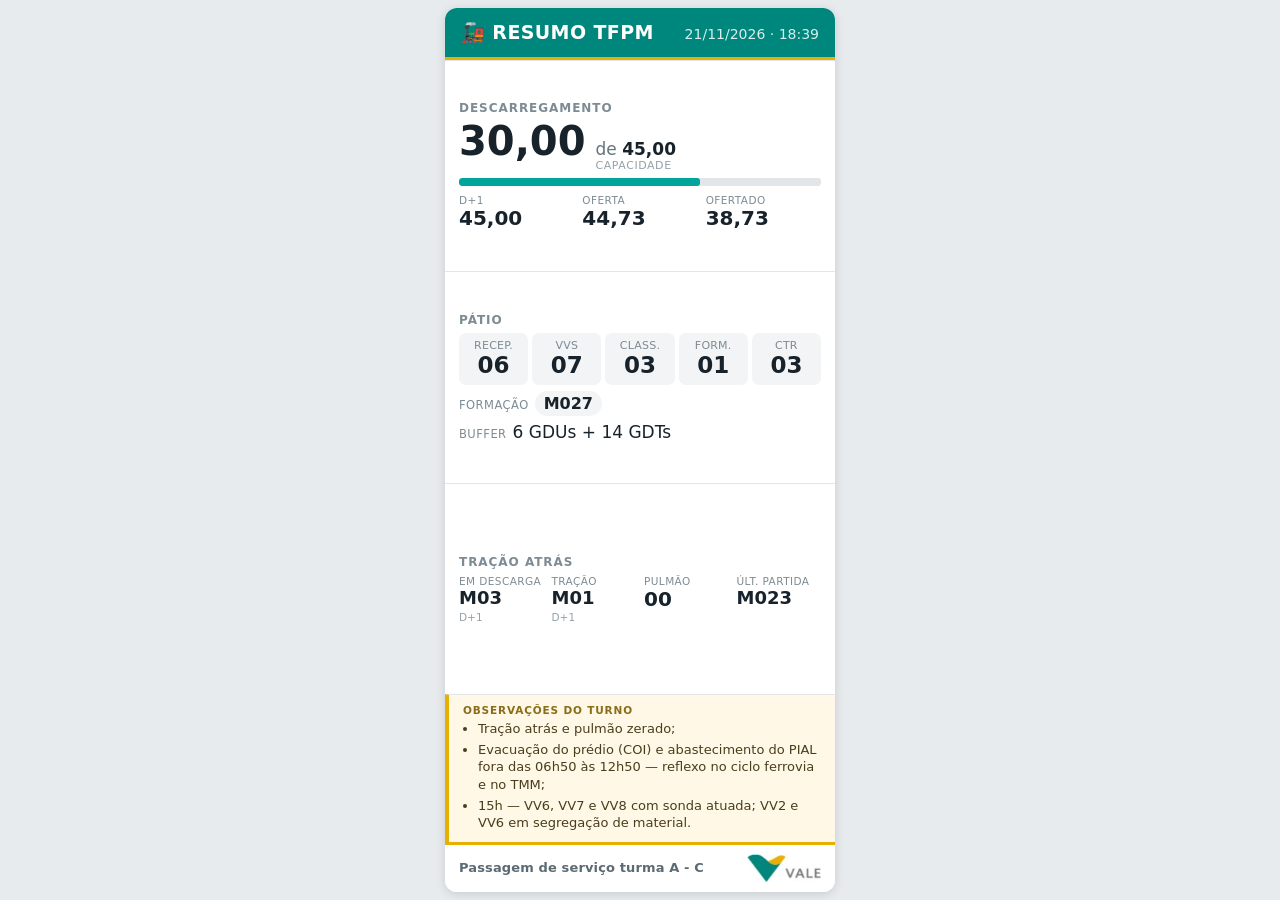
==== commit eda57a33: "Lança o turno de 21/11 Turno de 21/11 18:39: realizado 30,00 de 45,00, depois dos 42,00 de ontem. Do" ====
--- a/cartao-turno.html
+++ b/cartao-turno.html
@@ -423,41 +423,41 @@
          ======================================================= */
 
       var TURNO = {
-        data: "20/11/2026",
-        hora: "18:23",
+        data: "21/11/2026",
+        hora: "18:39",
 
         // descarregamento
         d1: 45.0,
-        oferta: 52.13,
-        ofertado: 52.13,
-        capacidade: 52.13,
-        realizado: 42.0,
+        oferta: 44.73,
+        ofertado: 38.73,
+        capacidade: 45.0,
+        realizado: 30.0,
 
         // pátio
-        recepcao: 5,
+        recepcao: 6,
         vvs: 7,
-        classificacao: 6,
-        ctr: 4,
+        classificacao: 3,
+        ctr: 3,
         // lotes em formação e o(s) trem(ns) para onde vão
         formacaoLotes: 1,
-        formacao: ["1M029"],
-        gdu: 8,
-        gdt: 28,
+        formacao: ["M027"],
+        gdu: 6,
+        gdt: 14,
 
         // tração
-        sentido: "Empate",
-        emDescarga: "1M3",
+        sentido: "Atrás",
+        emDescarga: "M03",
         emDescargaObs: "D+1",
-        liberado: "M03",
+        liberado: "M01",
         liberadoObs: "D+1",
         pulmao: 0,
         ultimaPartida: "M023",
 
         // complicações do turno; deixe [] quando não houver nada a registrar
         observacoes: [
-          "Tração em empate e pulmão zerado;",
-          "Classificação em 06 e excesso de lotes — desvio de locos acima por priorização da circulação;",
-          "Ciclo Porto em 6,36 por segregação de material.",
+          "Tração atrás e pulmão zerado;",
+          "Evacuação do prédio (COI) e abastecimento do PIAL fora das 06h50 às 12h50 — reflexo no ciclo ferrovia e no TMM;",
+          "15h — VV6, VV7 e VV8 com sonda atuada; VV2 e VV6 em segregação de material.",
         ],
 
         // rodapé: trocar as turmas a cada passagem
